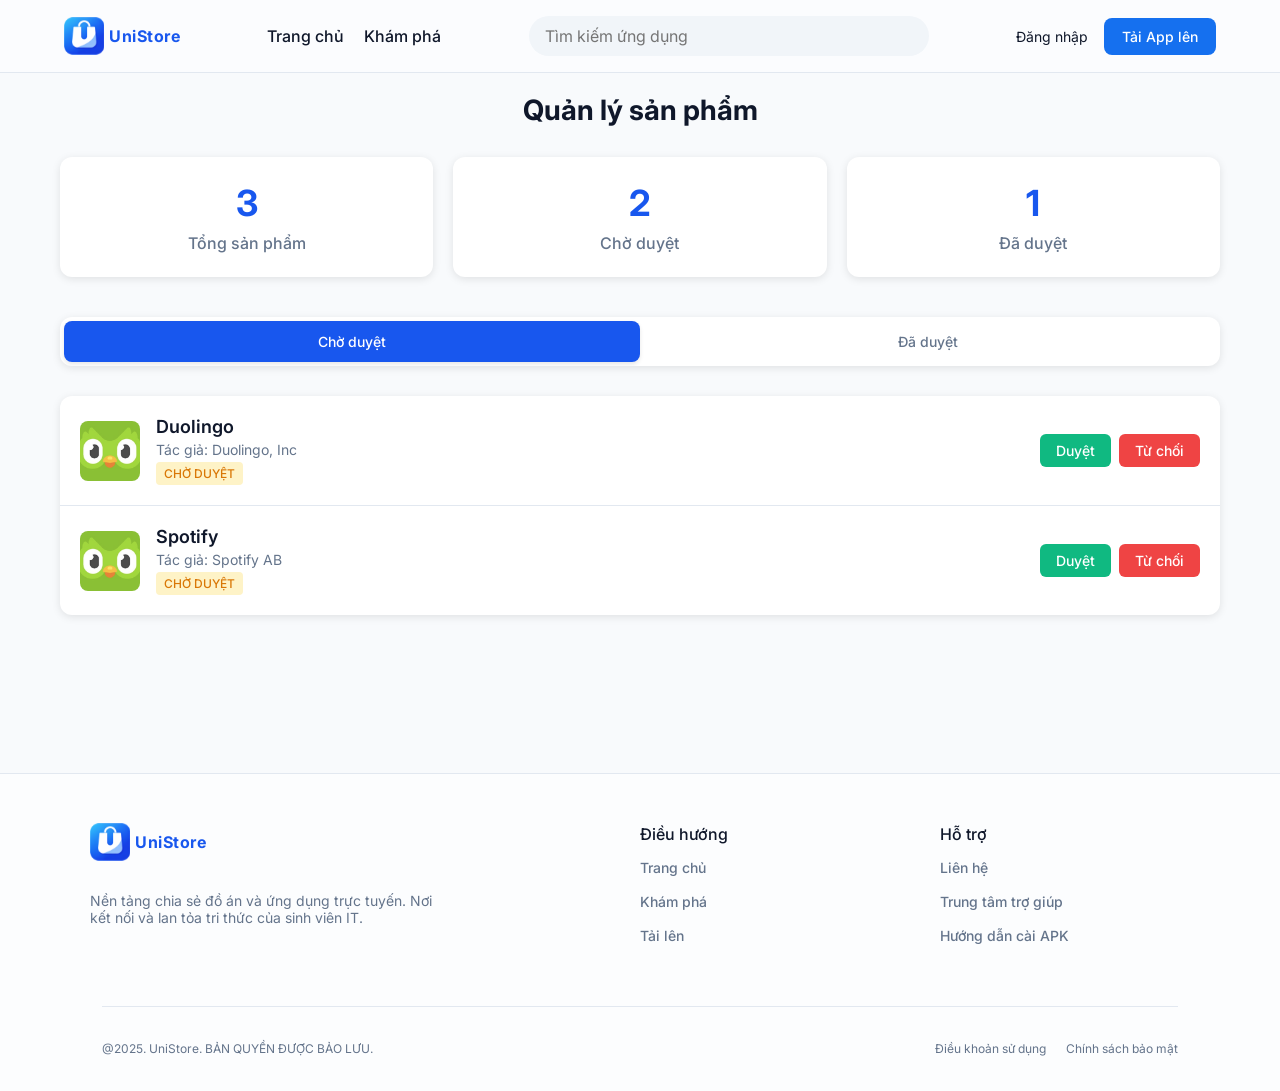
==== pages/admin/admin.html @ 5ce674fb "admin" ====
<!DOCTYPE html>
<html lang="vi">
<head>
    <meta charset="UTF-8">
    <meta name="viewport" content="width=device-width, initial-scale=1.0">
    <title>Admin Dashboard - UniStore</title>
    <link rel="stylesheet" href="../../share/css/main.css">
    <link rel="stylesheet" href="../../share/css/header.css">
    <link rel="stylesheet" href="../../share/css/style-footer.css">
    <link rel="stylesheet" href="admin.css">
</head>
<body>
    <header></header>

    <main class="admin-main">
        <div class="admin-container">
            <h1 class="admin-title">Quản lý sản phẩm</h1>

            <div class="admin-stats">
                <div class="stat-card">
                    <div class="stat-number" id="total-products">3</div>
                    <div class="stat-label">Tổng sản phẩm</div>
                </div>
                <div class="stat-card">
                    <div class="stat-number" id="pending-products">2</div>
                    <div class="stat-label">Chờ duyệt</div>
                </div>
                <div class="stat-card">
                    <div class="stat-number" id="approved-products">1</div>
                    <div class="stat-label">Đã duyệt</div>
                </div>
            </div>

            <div class="admin-tabs">
                <button class="tab-btn active" data-tab="pending">Chờ duyệt</button>
                <button class="tab-btn" data-tab="approved">Đã duyệt</button>
            </div>

            <div id="pending-tab" class="tab-content active">
                <div class="product-list" id="pending-list">
                    <div class="product-item">
                        <img src="../../share/img/app.jpg" alt="" class="product-image">
                        <div class="product-info">
                            <div class="product-name">Duolingo</div>
                            <div class="product-author">Tác giả: Duolingo, Inc</div>
                            <div class="product-status status-pending">Chờ duyệt</div>
                        </div>
                        <div class="product-actions">
                            <button class="btn-approve">Duyệt</button>
                            <button class="btn-reject">Từ chối</button>
                        </div>
                    </div>
                    <div class="product-item">
                        <img src="../../share/img/app.jpg" alt="" class="product-image">
                        <div class="product-info">
                            <div class="product-name">Spotify</div>
                            <div class="product-author">Tác giả: Spotify AB</div>
                            <div class="product-status status-pending">Chờ duyệt</div>
                        </div>
                        <div class="product-actions">
                            <button class="btn-approve">Duyệt</button>
                            <button class="btn-reject">Từ chối</button>
                        </div>
                    </div>
                </div>
            </div>

            <div id="approved-tab" class="tab-content">
                <div class="product-list" id="approved-list">
                    <div class="product-item">
                        <img src="../../share/img/app.jpg" alt="" class="product-image">
                        <div class="product-info">
                            <div class="product-name">Instagram</div>
                            <div class="product-author">Tác giả: Meta Platforms</div>
                            <div class="product-status status-approved">Đã duyệt</div>
                        </div>
                        <div class="product-actions">
                            <button class="btn-reject">Từ chối</button>
                        </div>
                    </div>
                </div>
            </div>
        </div>
    </main>

    <footer></footer>

    <script src="../../share/js/header.js"></script>
    <script src="../../share/js/footer.js"></script>
    <script>
        document.addEventListener('DOMContentLoaded', function() {
            renderHeader();
            
            const tabBtns = document.querySelectorAll('.tab-btn');
            const tabContents = document.querySelectorAll('.tab-content');
            
            tabBtns.forEach(btn => {
                btn.addEventListener('click', function() {
                    const tabName = this.getAttribute('data-tab');
                    
                    tabBtns.forEach(b => b.classList.remove('active'));
                    tabContents.forEach(c => c.classList.remove('active'));
                    
                    this.classList.add('active');
                    document.getElementById(tabName + '-tab').classList.add('active');
                });
            });
        });
    </script>
</body>
</html>
---- share/css/main.css ----
@import url('https://fonts.googleapis.com/css2?family=Inter:ital,opsz,wght@0,14..32,100..900;1,14..32,100..900&display=swap');
*{
    padding: 0;
    margin: 0;
    box-sizing: border-box;
}
:root{
    --main-font: "Inter";
    --main-background: #fcfdfe;
    --main-color-title: #0f172a;
    --main-color-text: #64748b;
    --border-hr: #e2e8f0;
    --primary: #1857ee;
    --background-item: #ffffff;
    --border-item: #e2e8f0;
    --button-item: #eff6ff;
}
body{
    background-color: var(--main-background);
}
---- share/css/header.css ----
@import url('https://fonts.googleapis.com/css2?family=Inter:ital,opsz,wght@0,14..32,100..900;1,14..32,100..900&display=swap');
*{
    font-family: 'Inter' ;
}
header{
    width: 100%;
    display: flex;
    justify-content: center;
    padding: 16px 0;
    background-color: #fbfcfe;
    border-bottom: 1px solid var(--border-hr);
}
.header-container{
    width: 90%;
    max-width: 1280px;
    display: flex;
    justify-content: space-between;
    gap: 50px;
    align-items: center;
}
.hamburger {
    display: none;
    flex-direction: column;
    cursor: pointer;
    gap: 4px;
}
.hamburger span {
    width: 25px;
    height: 3px;
    background-color: var(--main-color-title);
    transition: all 0.3s ease;
}
.hamburger.active span:nth-child(1) {
    transform: rotate(45deg) translate(5px, 5px);
}
.hamburger.active span:nth-child(2) {
    opacity: 0;
}
.hamburger.active span:nth-child(3) {
    transform: rotate(-45deg) translate(7px, -6px);
}
.mobile-menu {
    display: none;
    position: absolute;
    top: 100%;
    left: 0;
    width: 100%;
    background-color: #fbfcfe;
    border-top: 1px solid var(--border-hr);
    padding: 20px;
    box-shadow: 0 4px 6px rgba(0, 0, 0, 0.1);
    z-index: 1000;
}
.mobile-menu.active {
    display: block;
}
.mobile-menu .header-nav {
    flex-direction: column;
    gap: 16px;
    align-items: flex-start;
}
.mobile-menu .header-nav-btn {
    flex-direction: column;
    gap: 12px;
    align-items: flex-start;
    width: 100%;
}
.mobile-menu .header-nav-upload {
    width: 100%;
    text-align: center;
}
.logo{
    cursor: pointer;
    text-decoration: none;
    display: flex;
    gap: 5px;
    align-items: center;
}
.logo img{
    width: 40px;
    height: 40px;
}
.logo p{
    font-weight: 700;
    font-family: var(--main-font);
    font-size: 16px;
    color: var(--primary);
    letter-spacing: 0.5px;
}
.header-search{
    width: 100%;
    max-width: 400px;
}
.header-search input{
    width: 100%;
    padding: 10px 16px;
    font-family: var(--main-font);
    color: var(--main-color-title);
    outline: 0;
    border: #e2e8f0;
    border-radius: 20px;
    background-color: #f1f5f9;
    font-size: 16px;
}
.header-nav{
    display: flex;
    align-items: center;
    gap: 20px;
}
.header-nav a{
    font-family: var(--main-font);
    text-decoration: none;
    font-size: 16px;
    color: var(--main-color-title);
    font-weight: 500;
}
.header-nav a:hover{
    color: var(--primary);
}
.header-nav-btn{
    display: flex;
    align-items: center;
    gap: 20px;
}
.header-nav-btn a{
    text-decoration: none;
}
.header-nav-upload{
    flex-shrink: 0;
    padding: 8px 16px;
    background-color: var(--primary);
    border-radius: 8px;
    color: white !important;
    font-size: 14px;
}
.header-nav-login{
    font-family: var(--main-font);
    text-decoration: none;
    font-size: 14px;
    color: var(--main-color-title);
    font-weight: 400;
}
.header-nav-login:hover{
     color: var(--primary);
}
.header-nav-btn {
    display: flex;
    align-items: center;
    gap: 16px;
}

.header-nav-upload {
    padding: 10px 18px;
    background-color: #1570EF;
    border-radius: 8px;
    color: white !important;
    font-size: 14px;
    font-weight: 500;
    transition: all 0.3s ease;
}

.header-nav-upload:hover {
    background-color: #1056b3;
    box-shadow: 0 4px 12px rgba(21, 112, 239, 0.3);
}

.user-profile {
    position: relative;
    display: flex;
    align-items: center;
    gap: 8px;
}

.user-avatar {
    width: 42px;
    height: 42px;
    border-radius: 50%;
    cursor: pointer;
    object-fit: cover;
    transition: all 0.3s ease;
    background: #f0f0f0;
}

.user-name {
    font-size: 14px;
    font-weight: 500;
    color: var(--main-color-title);
    max-width: 100px;
    overflow: hidden;
    text-overflow: ellipsis;
    white-space: nowrap;
}

.user-avatar:hover {
    border-color: #08326c;
    transform: scale(1.05);
}

.dropdown-content {
    display: none;
    position: absolute;
    right: 0;
    top: 55px;
    background-color: #ffffff;
    min-width: 180px;
    box-shadow: 0 10px 25px rgba(0, 0, 0, 0.1), 0 4px 6px rgba(0, 0, 0, 0.05);
    z-index: 100;
    border-radius: 12px;
    border: 1px solid rgba(0, 0, 0, 0.05);
    overflow: hidden;
    padding: 6px 0;
}

.dropdown-content a {
    color: #344054;
    padding: 12px 20px;
    text-decoration: none;
    display: flex;
    align-items: center;
    font-size: 14px;
    font-weight: 400;
    transition: background 0.2s ease;
}

.dropdown-content a:hover {
    background-color: #f9fafb;
    color: #1570EF;
}

.dropdown-content a:last-child {
    border-top: 1px solid #f2f4f7;
    color: #d92d20;
}

.dropdown-content a:last-child:hover {
    background-color: #fff1f0;
}

.show {
    display: block;
}

/* Responsive Design */
@media (max-width: 768px) {
    header {
        padding: 12px 0;
    }
    .header-container {
        gap: 20px;
        flex-wrap: wrap;
    }
    .logo p {
        font-size: 14px;
    }
    .header-search {
        max-width: 300px;
        order: 3;
        width: 100%;
    }
    .header-nav {
        gap: 16px;
    }
    .header-nav a {
        font-size: 14px;
    }
    .header-nav-btn {
        gap: 12px;
    }
    .header-nav-upload {
        padding: 8px 14px;
        font-size: 13px;
    }
    .header-nav-login {
        font-size: 13px;
    }
    .user-name {
        max-width: 80px;
        font-size: 13px;
    }
    .user-avatar {
        width: 36px;
        height: 36px;
    }
}

@media (max-width: 480px) {
    header {
        padding: 10px 0;
    }
    .header-container {
        gap: 16px;
    }
    .logo img {
        width: 32px;
        height: 32px;
    }
    .logo p {
        font-size: 12px;
    }
    .header-search {
        max-width: 100%;
        order: 4;
    }
    .header-nav {
        gap: 12px;
        flex-wrap: wrap;
        justify-content: center;
    }
    .header-nav a {
        font-size: 12px;
    }
    .header-nav-btn {
        gap: 8px;
        flex-wrap: wrap;
    }
    .header-nav-upload {
        padding: 6px 12px;
        font-size: 12px;
    }
    .header-nav-login {
        font-size: 12px;
    }
    .user-profile {
        gap: 6px;
    }
    .user-name {
        max-width: 60px;
        font-size: 12px;
    }
    .user-avatar {
        width: 30px;
        height: 30px;
    }
}
---- share/css/style-footer.css ----
@import url('https://fonts.googleapis.com/css2?family=Inter:ital,opsz,wght@0,14..32,100..900;1,14..32,100..900&display=swap');
*{
    padding: 0;
    margin: 0;
    box-sizing: border-box;
}
:root{
    --main-font: "Inter";
    --main-background: #fcfdfe;
    --main-color-title: #0f172a;
    --main-color-text: #64748b;
    --border-hr: #e2e8f0;
    --primary: #1857ee;
    --background-item: #ffffff;
    --border-item: #e2e8f0;
    --button-item: #eff6ff;
}
footer{
    width: 100%;
    display: flex;
    justify-content: center;
    border-top:1px solid var(--border-hr) ;
}
.footer-container{
    width: 95%;
    max-width: 1100px;
    display: flex;
    flex-direction: column;
    align-items: center;
    gap: 15px;
}
.footer-top{
    width: 100%;
    padding: 48px 0;
    display: grid;
    grid-template-columns: 2fr 1fr 1fr;
    gap: 50px;
}
.footer-top-left{
    width: 100%;
    max-width: 350px;
    display: flex;
    gap: 30px;
    flex-direction: column;
}
.footer-top-left-text{
    width: 100%;
    font-family: var(--main-font);
    font-size: 14px;
    color: var(--main-color-text);
}


.footer-top-right{
    display: flex;
    gap: 30px;
    justify-content: space-between;
}
.footer-top-right-box{
    display: flex;
    gap: 15px;
    flex-direction: column;
}
.footer-top-right-box-title{
    font-family: var(--main-font);
    font-weight: 500;
    font-size: 16px;
    line-height: 24px;
    letter-spacing: -0.6%;
    color: var(--main-color-title);
}
.footer-top-right-box-content{
    display: flex;
    flex-direction: column;
    gap: 20px   ;
}
.footer-top-right-box-content a{
    font-family: var(--main-font);
    font-weight: 500;
    font-size: 14px;
    line-height: 14px;
    letter-spacing: -0.6%;
    text-decoration: none;
    color: var(--main-color-text);
}
.footer-top-right-box-content a:hover{
    color: var(--primary);
}
.footer-bottom{
    width: 100%;
    max-width: 1076px;
    padding: 30px 0 30px 0;
    display: flex;
    justify-content: space-between;
    gap: 30px;
    align-items: center;
    border-top: 1px solid var(--border-item);
}
.footer-bottom-content{
    width: 100%;
    display: flex;
    gap: 20px;
    justify-content: space-between;
    align-items: center;
}
.footer-bottom-content p{
    font-family: var(--main-font);
    font-weight: 400;
    font-size: 12px;
    line-height: 24px;
    letter-spacing: -0.6%;
    text-align: center;
    color: var(--main-color-text);
}
.footer-bottom-content-right{
    display: flex;
    gap: 20px;
    align-items: center;
}
.footer-bottom-content-right a{
    font-family: var(--main-font);
    font-weight: 400;
    font-size: 12px;
    line-height: 24px;
    letter-spacing: -0.6%;
    text-align: center;
    color: var(--main-color-text);
    text-decoration: none;
}
.footer-bottom-content-right a:hover{
    color: var(--primary);
}

@media (max-width: 1024px) {
    .footer-top {
        grid-template-columns: 1fr 1fr;
        gap: 40px;
    }
    .footer-top-left {
        max-width: none;
    }
}

@media(max-width: 767px){
    .footer-top{
        grid-template-columns: 1fr;
        gap: 30px;
    }
    .footer-top-left{
        gap: 20px;
    }
    .footer-top-left-text{
        font-size: 13px;
    }
    .footer-top img{
        width: 108px;
        height: 33px;
    }
    .footer-top p{
        font-size: 10px;
    }
    .footer-bottom{
        flex-direction: column;
        gap: 12px;
    }
    .footer-bottom-content-right{
        flex-direction: column;
        gap: 8px;
    }
    .footer-bottom a{
        font-size: 10px;
    }
}
---- pages/admin/admin.css ----
.admin-main {
    min-height: calc(100vh - 200px);
    background: #f8fafc;
    padding: 20px 0;
}

.admin-container {
    max-width: 1200px;
    margin: 0 auto;
    padding: 0 20px;
}

.admin-title {
    font-size: 28px;
    font-weight: 700;
    color: var(--main-color-title);
    margin-bottom: 30px;
    text-align: center;
}


.admin-stats {
    display: grid;
    grid-template-columns: repeat(auto-fit, minmax(250px, 1fr));
    gap: 20px;
    margin-bottom: 40px;
}

.stat-card {
    background: white;
    border-radius: 12px;
    padding: 24px;
    box-shadow: 0 2px 8px rgba(0, 0, 0, 0.1);
    text-align: center;
    transition: transform 0.2s ease;
}

.stat-card:hover {
    transform: translateY(-2px);
}

.stat-number {
    font-size: 36px;
    font-weight: 700;
    color: var(--primary);
    margin-bottom: 8px;
}

.stat-label {
    font-size: 16px;
    color: var(--main-color-text);
    font-weight: 500;
}
.admin-tabs {
    display: flex;
    background: white;
    border-radius: 12px;
    padding: 4px;
    margin-bottom: 30px;
    box-shadow: 0 2px 8px rgba(0, 0, 0, 0.1);
    overflow-x: auto;
}

.tab-btn {
    flex: 1;
    min-width: 120px;
    padding: 12px 20px;
    border: none;
    background: transparent;
    color: var(--main-color-text);
    font-weight: 500;
    font-size: 14px;
    border-radius: 8px;
    cursor: pointer;
    transition: all 0.2s ease;
    white-space: nowrap;
}

.tab-btn.active {
    background: var(--primary);
    color: white;
    box-shadow: 0 2px 4px rgba(0, 0, 0, 0.1);
}

.tab-btn:hover:not(.active) {
    background: #f1f5f9;
}

.tab-content {
    display: none;
}

.tab-content.active {
    display: block;
}

.product-list {
    background: white;
    border-radius: 12px;
    box-shadow: 0 2px 8px rgba(0, 0, 0, 0.1);
    overflow: hidden;
}

.product-item {
    display: flex;
    align-items: center;
    padding: 20px;
    border-bottom: 1px solid #e2e8f0;
    transition: background-color 0.2s ease;
}

.product-item:hover {
    background: #f8fafc;
}

.product-item:last-child {
    border-bottom: none;
}

.product-image {
    width: 60px;
    height: 60px;
    border-radius: 8px;
    object-fit: cover;
    margin-right: 16px;
    flex-shrink: 0;
}

.product-info {
    flex: 1;
    min-width: 0;
}

.product-name {
    font-size: 18px;
    font-weight: 600;
    color: var(--main-color-title);
    margin-bottom: 4px;
    overflow: hidden;
    text-overflow: ellipsis;
    white-space: nowrap;
}

.product-author {
    font-size: 14px;
    color: var(--main-color-text);
    margin-bottom: 4px;
}

.product-description {
    font-size: 14px;
    color: var(--main-color-text);
    margin-bottom: 8px;
    display: -webkit-box;
    -webkit-line-clamp: 2;
    -webkit-box-orient: vertical;
    overflow: hidden;
}

.product-status {
    display: inline-block;
    padding: 4px 8px;
    border-radius: 4px;
    font-size: 12px;
    font-weight: 500;
    text-transform: uppercase;
}

.status-pending {
    background: #fef3c7;
    color: #d97706;
}

.status-approved {
    background: #d1fae5;
    color: #065f46;
}

.status-rejected {
    background: #fee2e2;
    color: #dc2626;
}

.product-actions {
    display: flex;
    gap: 8px;
    flex-shrink: 0;
}

.btn-approve, .btn-reject {
    padding: 8px 16px;
    border: none;
    border-radius: 6px;
    font-size: 14px;
    font-weight: 500;
    cursor: pointer;
    transition: all 0.2s ease;
}

.btn-approve {
    background: #10b981;
    color: white;
}

.btn-approve:hover {
    background: #059669;
}

.btn-reject {
    background: #ef4444;
    color: white;
}

.btn-reject:hover {
    background: #dc2626;
}

.no-products {
    text-align: center;
    padding: 40px 20px;
    color: var(--main-color-text);
    font-size: 16px;
}

@media (max-width: 768px) {
    .admin-container {
        padding: 0 15px;
    }

    .admin-title {
        font-size: 24px;
        margin-bottom: 20px;
    }

    .admin-stats {
        grid-template-columns: repeat(2, 1fr);
        gap: 15px;
        margin-bottom: 30px;
    }

    .stat-card {
        padding: 20px;
    }

    .stat-number {
        font-size: 28px;
    }

    .stat-label {
        font-size: 14px;
    }

    .admin-tabs {
        margin-bottom: 20px;
    }

    .tab-btn {
        min-width: 100px;
        padding: 10px 16px;
        font-size: 13px;
    }

    .product-item {
        padding: 16px;
        flex-direction: column;
        align-items: flex-start;
        gap: 12px;
    }

    .product-image {
        width: 50px;
        height: 50px;
        margin-right: 0;
    }

    .product-info {
        width: 100%;
    }

    .product-name {
        font-size: 16px;
    }

    .product-author,
    .product-description {
        font-size: 13px;
    }

    .product-actions {
        width: 100%;
        justify-content: flex-end;
    }

    .btn-approve, .btn-reject {
        flex: 1;
        padding: 10px;
        font-size: 13px;
    }
}

@media (max-width: 480px) {
    .admin-main {
        padding: 15px 0;
    }

    .admin-stats {
        grid-template-columns: 1fr;
        gap: 12px;
    }

    .stat-card {
        padding: 16px;
    }

    .stat-number {
        font-size: 24px;
    }

    .admin-tabs {
        flex-direction: column;
        gap: 4px;
    }

    .tab-btn {
        min-width: auto;
        width: 100%;
    }

    .product-item {
        padding: 12px;
    }

    .product-image {
        width: 40px;
        height: 40px;
    }

    .product-name {
        font-size: 14px;
    }

    .btn-approve, .btn-reject {
        padding: 8px;
        font-size: 12px;
    }
}
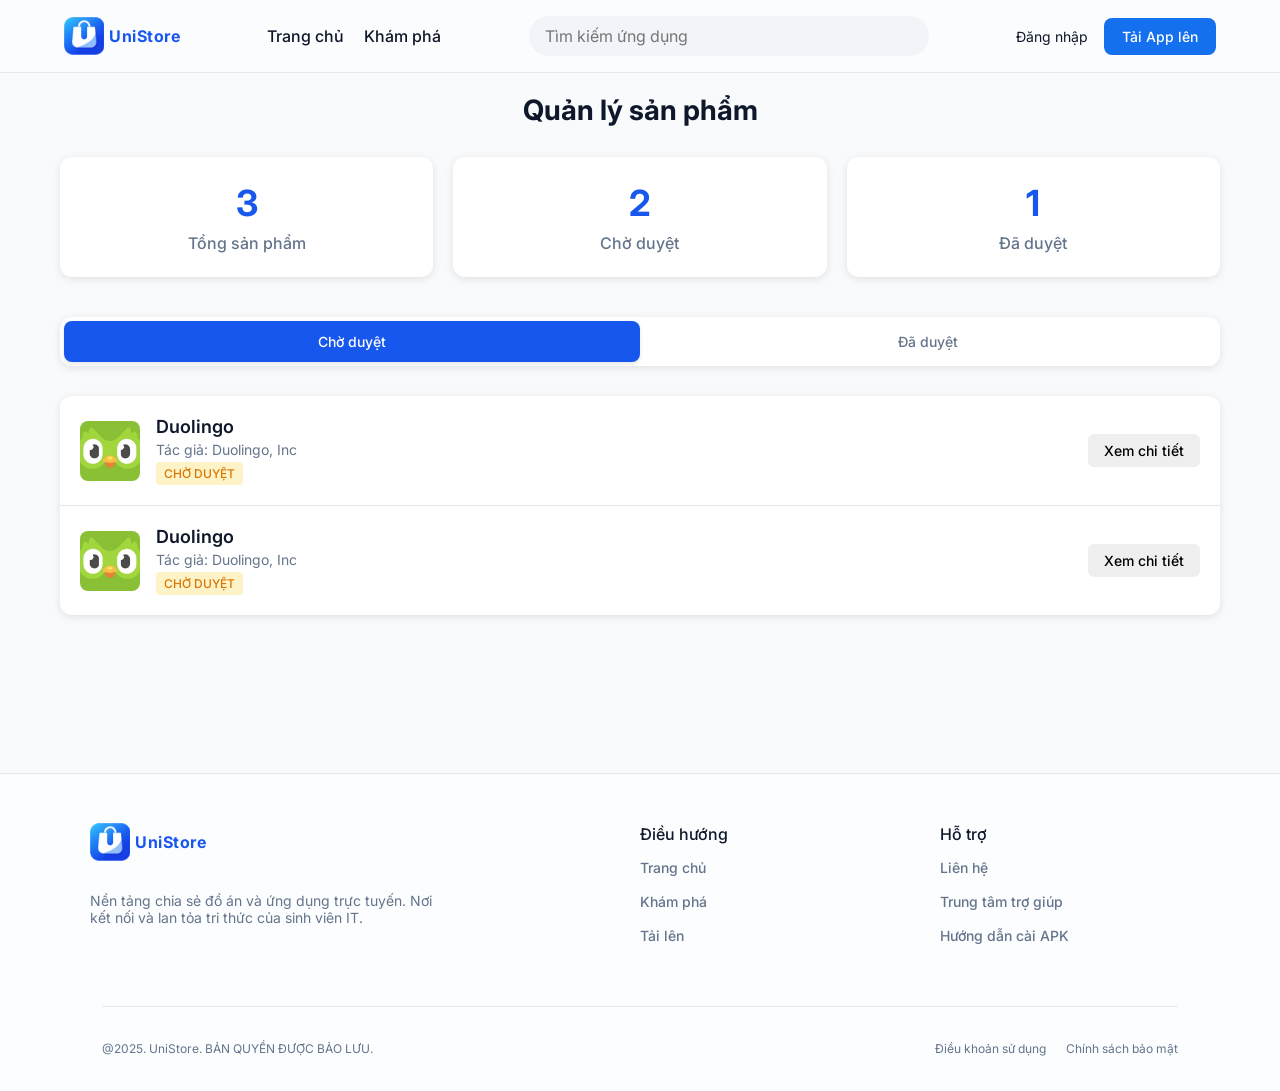
==== commit f684235d: "thêm trang admin detail" ====
--- a/pages/admin/admin.html
+++ b/pages/admin/admin.html
@@ -38,7 +38,7 @@
 
             <div id="pending-tab" class="tab-content active">
                 <div class="product-list" id="pending-list">
-                    <div class="product-item">
+                    <a href="../adminDetail/adminDetail.html" class="product-item">
                         <img src="../../share/img/app.jpg" alt="" class="product-image">
                         <div class="product-info">
                             <div class="product-name">Duolingo</div>
@@ -46,22 +46,20 @@
                             <div class="product-status status-pending">Chờ duyệt</div>
                         </div>
                         <div class="product-actions">
-                            <button class="btn-approve">Duyệt</button>
-                            <button class="btn-reject">Từ chối</button>
+                            <button class="btn-detail">Xem chi tiết</button>
                         </div>
-                    </div>
-                    <div class="product-item">
+                    </a>
+                    <a href="../adminDetail/adminDetail.html" class="product-item">
                         <img src="../../share/img/app.jpg" alt="" class="product-image">
                         <div class="product-info">
-                            <div class="product-name">Spotify</div>
-                            <div class="product-author">Tác giả: Spotify AB</div>
+                            <div class="product-name">Duolingo</div>
+                            <div class="product-author">Tác giả: Duolingo, Inc</div>
                             <div class="product-status status-pending">Chờ duyệt</div>
                         </div>
                         <div class="product-actions">
-                            <button class="btn-approve">Duyệt</button>
-                            <button class="btn-reject">Từ chối</button>
+                            <button class="btn-detail">Xem chi tiết</button>
                         </div>
-                    </div>
+                    </a>
                 </div>
             </div>
 
@@ -70,12 +68,13 @@
                     <div class="product-item">
                         <img src="../../share/img/app.jpg" alt="" class="product-image">
                         <div class="product-info">
-                            <div class="product-name">Instagram</div>
-                            <div class="product-author">Tác giả: Meta Platforms</div>
+                            <div class="product-name">Duolingo</div>
+                            <div class="product-author">Tác giả: Duolingo, Inc</div>
                             <div class="product-status status-approved">Đã duyệt</div>
                         </div>
                         <div class="product-actions">
-                            <button class="btn-reject">Từ chối</button>
+                            <button class="btn-reject">gỡ ứng dụng</button>
+                            <a href="../adminDetail/adminDetail_green.html" class="btn-detail">Xem chi tiết</a>
                         </div>
                     </div>
                 </div>
--- a/pages/admin/admin.css
+++ b/pages/admin/admin.css
@@ -103,6 +103,8 @@
 }
 
 .product-item {
+    cursor: default;
+    text-decoration: none;
     display: flex;
     align-items: center;
     padding: 20px;
@@ -176,6 +178,16 @@
     background: #d1fae5;
     color: #065f46;
 }
+.btn-detail{
+    text-decoration: none;
+    padding: 8px 16px;
+    border: none;
+    border-radius: 6px;
+    font-size: 14px;
+    font-weight: 500;
+    cursor: pointer;
+    transition: all 0.2s ease;
+}
 
 .status-rejected {
     background: #fee2e2;
